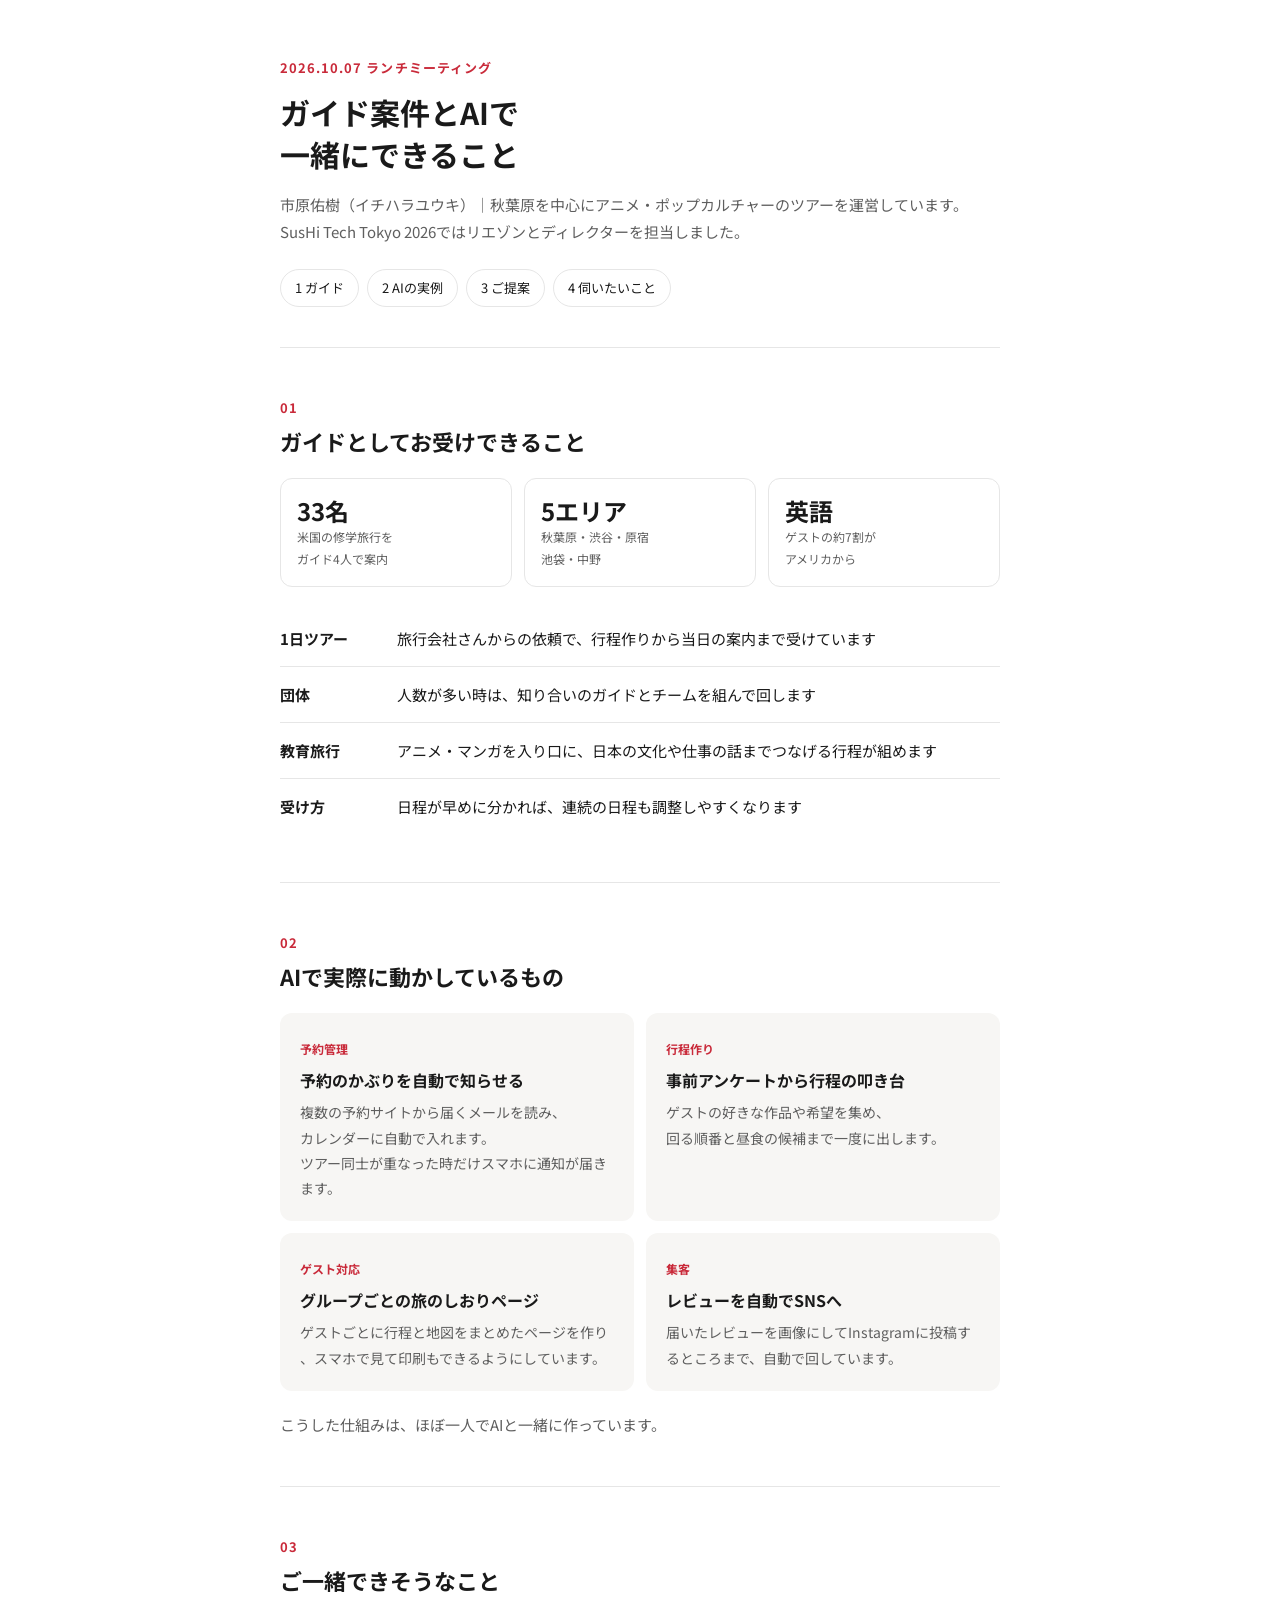
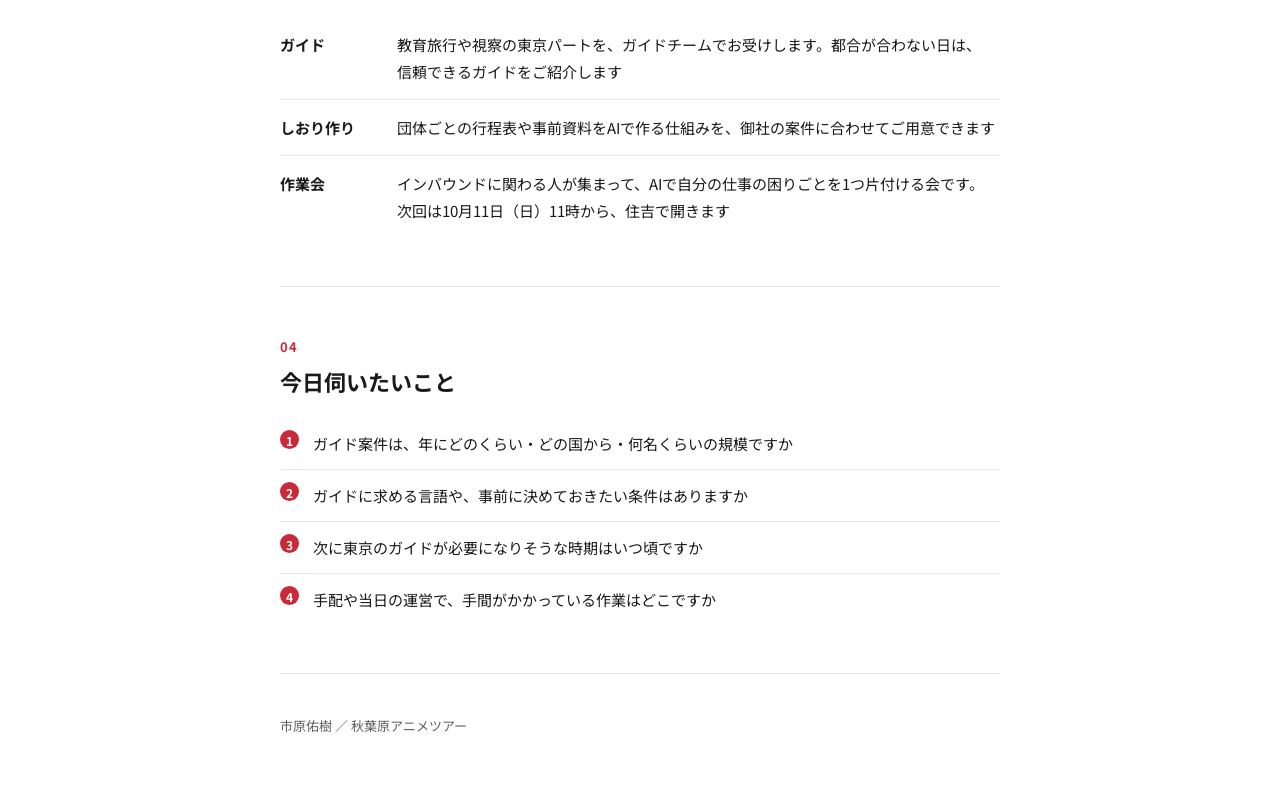
==== index.html @ f738041f "Add lunch meeting page" ====
<!doctype html>
<html lang="ja">
<head>
<meta charset="utf-8">
<meta name="viewport" content="width=device-width,initial-scale=1">
<meta name="robots" content="noindex,nofollow">
<title>本日のランチミーティング</title>
<link rel="icon" href="data:image/svg+xml,<svg xmlns='http://www.w3.org/2000/svg' viewBox='0 0 100 100'><rect width='100' height='100' rx='22' fill='%23C92A3A'/><text x='50' y='66' font-size='52' text-anchor='middle' fill='white' font-family='sans-serif' font-weight='700'>Y</text></svg>">
<link href="https://fonts.googleapis.com/css2?family=Noto+Sans+JP:wght@400;500;700&display=swap" rel="stylesheet">
<style>
:root{--ink:#1a1a1a;--sub:#5f5f5f;--line:#e6e6e6;--bg:#fff;--soft:#f7f6f4;--red:#C92A3A}
*{box-sizing:border-box;margin:0;padding:0}
body{background:var(--bg);color:var(--ink);font-family:"Noto Sans JP",system-ui,sans-serif;line-height:1.8;font-size:16px;-webkit-font-smoothing:antialiased;word-break:keep-all;overflow-wrap:anywhere}
.wrap{max-width:760px;margin:0 auto;padding:0 20px}
header{padding:56px 0 40px;border-bottom:1px solid var(--line)}
.eyebrow{font-size:13px;letter-spacing:.08em;color:var(--red);font-weight:700}
h1{font-size:30px;line-height:1.4;margin:12px 0 16px;font-weight:700}
.lead{color:var(--sub);font-size:15px}
nav{display:flex;gap:8px;flex-wrap:wrap;margin-top:24px}
nav a{font-size:13px;color:var(--ink);text-decoration:none;border:1px solid var(--line);border-radius:999px;padding:6px 14px}
section{padding:48px 0;border-bottom:1px solid var(--line)}
.num{font-size:13px;color:var(--red);font-weight:700;letter-spacing:.08em}
h2{font-size:22px;line-height:1.5;margin:6px 0 20px}
.cards{display:grid;grid-template-columns:1fr 1fr;gap:12px}
.card{background:var(--soft);border-radius:12px;padding:20px}
.card h3{font-size:16px;margin-bottom:6px}
.card p{font-size:14px;color:var(--sub)}
.card .who{display:inline-block;font-size:12px;color:var(--red);font-weight:700;margin-bottom:6px}
ul.list{list-style:none}
ul.list li{padding:14px 0;border-top:1px solid var(--line);display:grid;grid-template-columns:7em 1fr;gap:12px;font-size:15px}
ul.list li:first-child{border-top:none}
ul.list b{font-weight:700}
.facts{display:grid;grid-template-columns:repeat(3,1fr);gap:12px;margin-bottom:24px}
.fact{border:1px solid var(--line);border-radius:12px;padding:16px}
.fact .v{font-size:24px;font-weight:700;line-height:1.3}
.fact .k{font-size:12px;color:var(--sub)}
.q{counter-reset:q}
.q li{list-style:none;counter-increment:q;padding:12px 0 12px 2.2em;position:relative;border-top:1px solid var(--line);font-size:15px}
.q li:first-child{border-top:none}
.q li::before{content:counter(q);position:absolute;left:0;top:12px;width:1.6em;height:1.6em;border-radius:50%;background:var(--red);color:#fff;font-size:12px;display:grid;place-items:center;font-weight:700}
a.btn{display:inline-block;margin-top:16px;background:var(--red);color:#fff;text-decoration:none;padding:10px 18px;border-radius:8px;font-size:14px;font-weight:700}
footer{padding:40px 0 64px;color:var(--sub);font-size:13px}
@media (max-width:600px){h1{font-size:24px}.cards{grid-template-columns:1fr}.facts{grid-template-columns:1fr 1fr 1fr}.fact .v{font-size:19px}ul.list li{grid-template-columns:1fr;gap:2px}}
</style>
</head>
<body>
<div class="wrap">
<header>
  <p class="eyebrow">2026.10.07 ランチミーティング</p>
  <h1>ガイド案件とAIで<br>一緒にできること</h1>
  <p class="lead">市原佑樹（イチハラユウキ）｜秋葉原を中心にアニメ・ポップカルチャーのツアーを運営しています。SusHi Tech Tokyo 2026ではリエゾンとディレクターを担当しました。</p>
  <nav><a href="#guide">1 ガイド</a><a href="#ai">2 AIの実例</a><a href="#teian">3 ご提案</a><a href="#kiki">4 伺いたいこと</a></nav>
</header>

<section id="guide">
  <p class="num">01</p>
  <h2>ガイドとしてお受けできること</h2>
  <div class="facts">
    <div class="fact"><div class="v">33名</div><div class="k">米国の修学旅行を<br>ガイド4人で案内</div></div>
    <div class="fact"><div class="v">5エリア</div><div class="k">秋葉原・渋谷・原宿<br>池袋・中野</div></div>
    <div class="fact"><div class="v">英語</div><div class="k">ゲストの約7割が<br>アメリカから</div></div>
  </div>
  <ul class="list">
    <li><b>1日ツアー</b><span>旅行会社さんからの依頼で、行程作りから当日の案内まで受けています</span></li>
    <li><b>団体</b><span>人数が多い時は、知り合いのガイドとチームを組んで回します</span></li>
    <li><b>教育旅行</b><span>アニメ・マンガを入り口に、日本の文化や仕事の話までつなげる行程が組めます</span></li>
    <li><b>受け方</b><span>日程が早めに分かれば、連続の日程も調整しやすくなります</span></li>
  </ul>
</section>

<section id="ai">
  <p class="num">02</p>
  <h2>AIで実際に動かしているもの</h2>
  <div class="cards">
    <div class="card"><span class="who">予約管理</span><h3>予約のかぶりを自動で知らせる</h3><p>複数の予約サイトから届くメールを読み、カレンダーに自動で入れます。ツアー同士が重なった時だけスマホに通知が届きます。</p></div>
    <div class="card"><span class="who">行程作り</span><h3>事前アンケートから行程の叩き台</h3><p>ゲストの好きな作品や希望を集め、回る順番と昼食の候補まで一度に出します。</p></div>
    <div class="card"><span class="who">ゲスト対応</span><h3>グループごとの旅のしおりページ</h3><p>ゲストごとに行程と地図をまとめたページを作り、スマホで見て印刷もできるようにしています。</p></div>
    <div class="card"><span class="who">集客</span><h3>レビューを自動でSNSへ</h3><p>届いたレビューを画像にしてInstagramに投稿するところまで、自動で回しています。</p></div>
  </div>
  <p style="margin-top:20px;font-size:15px;color:var(--sub)">こうした仕組みは、ほぼ一人でAIと一緒に作っています。</p>
</section>

<section id="teian">
  <p class="num">03</p>
  <h2>ご一緒できそうなこと</h2>
  <ul class="list">
    <li><b>ガイド</b><span>教育旅行や視察の東京パートを、ガイドチームでお受けします。都合が合わない日は、信頼できるガイドをご紹介します</span></li>
    <li><b>しおり作り</b><span>団体ごとの行程表や事前資料をAIで作る仕組みを、御社の案件に合わせてご用意できます</span></li>
    <li><b>作業会</b><span>インバウンドに関わる人が集まって、AIで自分の仕事の困りごとを1つ片付ける会です。次回は10月11日（日）11時から、住吉で開きます</span></li>
  </ul>
</section>

<section id="kiki">
  <p class="num">04</p>
  <h2>今日伺いたいこと</h2>
  <ol class="q">
    <li>ガイド案件は、年にどのくらい・どの国から・何名くらいの規模ですか</li>
    <li>ガイドに求める言語や、事前に決めておきたい条件はありますか</li>
    <li>次に東京のガイドが必要になりそうな時期はいつ頃ですか</li>
    <li>手配や当日の運営で、手間がかかっている作業はどこですか</li>
  </ol>
</section>

<footer>市原佑樹 ／ 秋葉原アニメツアー</footer>
</div>
</body>
</html>
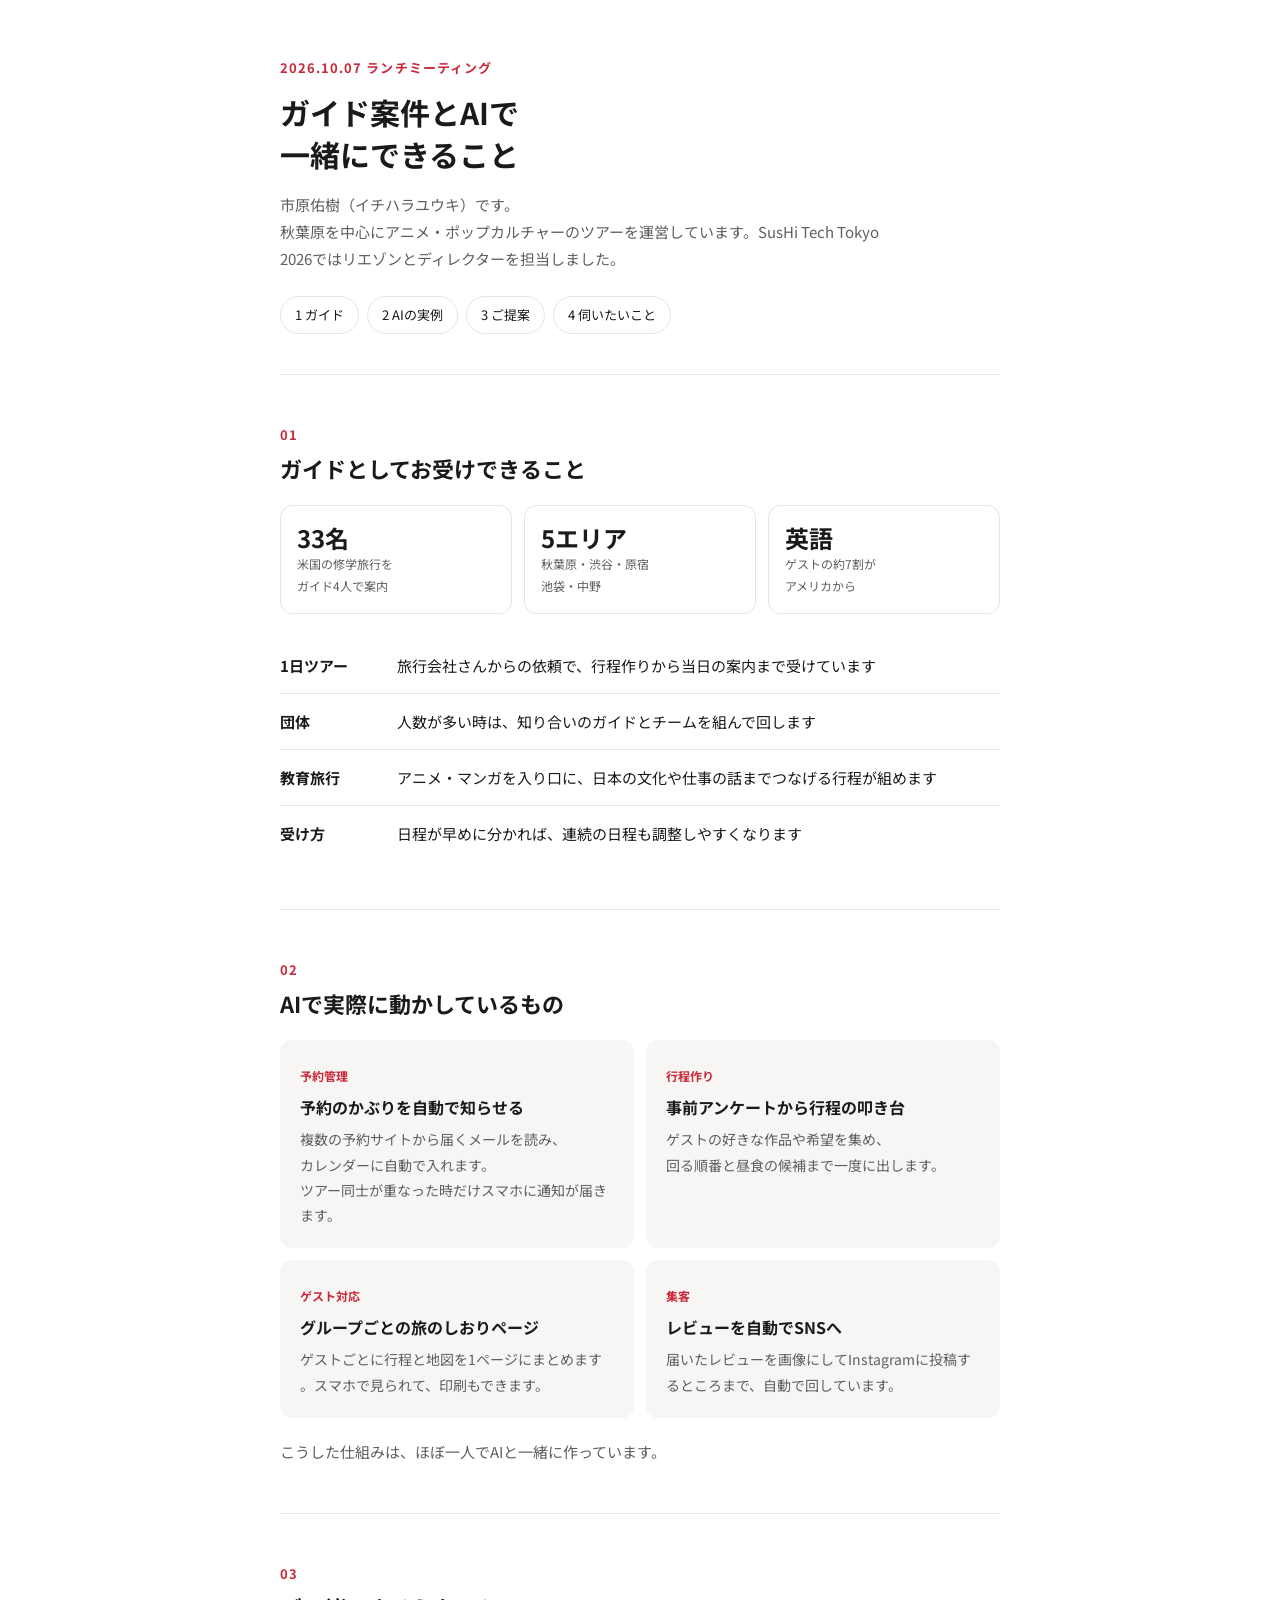
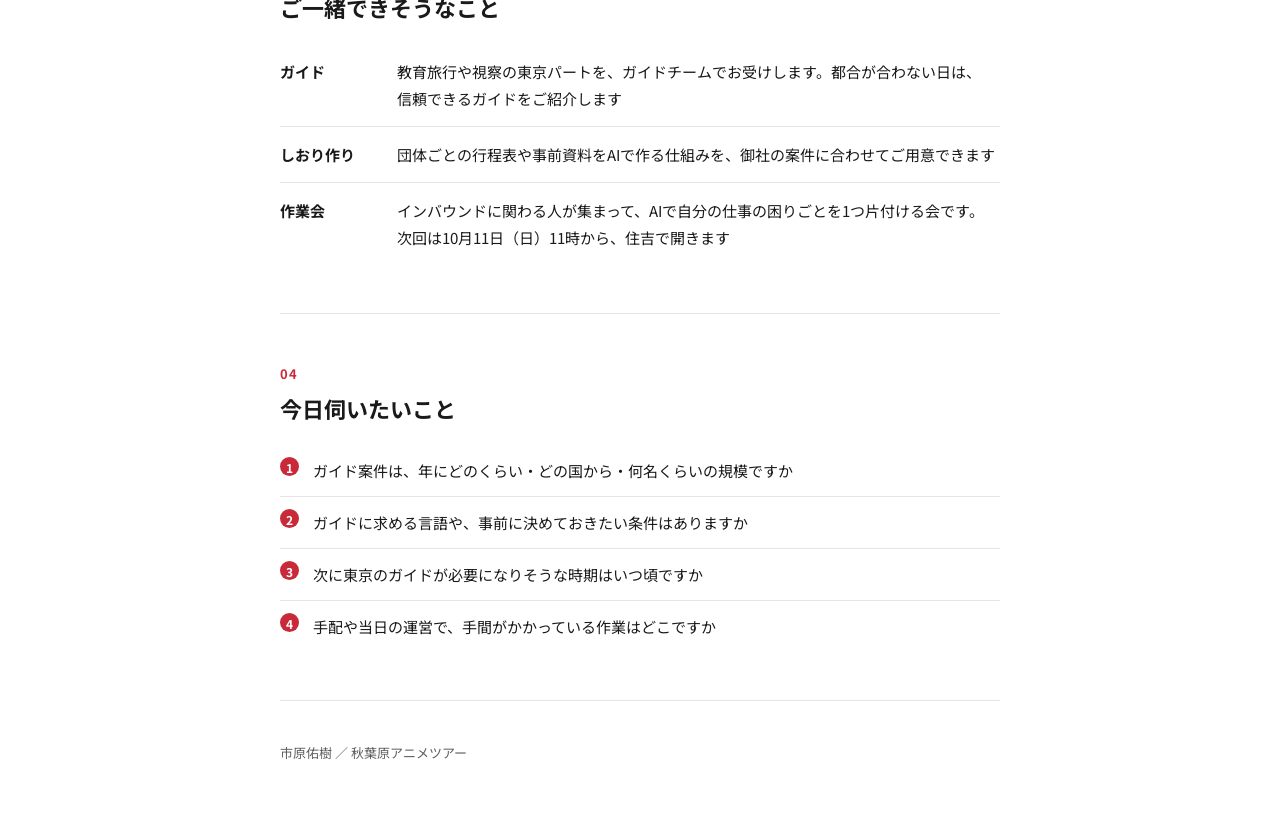
==== commit 9e4b6c92: "Fix phone layout" ====
--- a/index.html
+++ b/index.html
@@ -40,7 +40,7 @@
 .q li::before{content:counter(q);position:absolute;left:0;top:12px;width:1.6em;height:1.6em;border-radius:50%;background:var(--red);color:#fff;font-size:12px;display:grid;place-items:center;font-weight:700}
 a.btn{display:inline-block;margin-top:16px;background:var(--red);color:#fff;text-decoration:none;padding:10px 18px;border-radius:8px;font-size:14px;font-weight:700}
 footer{padding:40px 0 64px;color:var(--sub);font-size:13px}
-@media (max-width:600px){h1{font-size:24px}.cards{grid-template-columns:1fr}.facts{grid-template-columns:1fr 1fr 1fr}.fact .v{font-size:19px}ul.list li{grid-template-columns:1fr;gap:2px}}
+@media (max-width:600px){h1{font-size:24px}.cards{grid-template-columns:1fr}.facts{grid-template-columns:1fr}.fact{display:flex;align-items:baseline;gap:14px}.fact .k br{display:none}.fact .v{font-size:20px;min-width:4.2em}ul.list li{grid-template-columns:1fr;gap:2px}}
 </style>
 </head>
 <body>
@@ -48,7 +48,7 @@
 <header>
   <p class="eyebrow">2026.10.07 ランチミーティング</p>
   <h1>ガイド案件とAIで<br>一緒にできること</h1>
-  <p class="lead">市原佑樹（イチハラユウキ）｜秋葉原を中心にアニメ・ポップカルチャーのツアーを運営しています。SusHi Tech Tokyo 2026ではリエゾンとディレクターを担当しました。</p>
+  <p class="lead">市原佑樹（イチハラユウキ）です。<br>秋葉原を中心にアニメ・ポップカルチャーのツアーを運営しています。SusHi Tech Tokyo 2026ではリエゾンとディレクターを担当しました。</p>
   <nav><a href="#guide">1 ガイド</a><a href="#ai">2 AIの実例</a><a href="#teian">3 ご提案</a><a href="#kiki">4 伺いたいこと</a></nav>
 </header>
 
@@ -74,7 +74,7 @@
   <div class="cards">
     <div class="card"><span class="who">予約管理</span><h3>予約のかぶりを自動で知らせる</h3><p>複数の予約サイトから届くメールを読み、カレンダーに自動で入れます。ツアー同士が重なった時だけスマホに通知が届きます。</p></div>
     <div class="card"><span class="who">行程作り</span><h3>事前アンケートから行程の叩き台</h3><p>ゲストの好きな作品や希望を集め、回る順番と昼食の候補まで一度に出します。</p></div>
-    <div class="card"><span class="who">ゲスト対応</span><h3>グループごとの旅のしおりページ</h3><p>ゲストごとに行程と地図をまとめたページを作り、スマホで見て印刷もできるようにしています。</p></div>
+    <div class="card"><span class="who">ゲスト対応</span><h3>グループごとの旅のしおりページ</h3><p>ゲストごとに行程と地図を1ページにまとめます。スマホで見られて、印刷もできます。</p></div>
     <div class="card"><span class="who">集客</span><h3>レビューを自動でSNSへ</h3><p>届いたレビューを画像にしてInstagramに投稿するところまで、自動で回しています。</p></div>
   </div>
   <p style="margin-top:20px;font-size:15px;color:var(--sub)">こうした仕組みは、ほぼ一人でAIと一緒に作っています。</p>
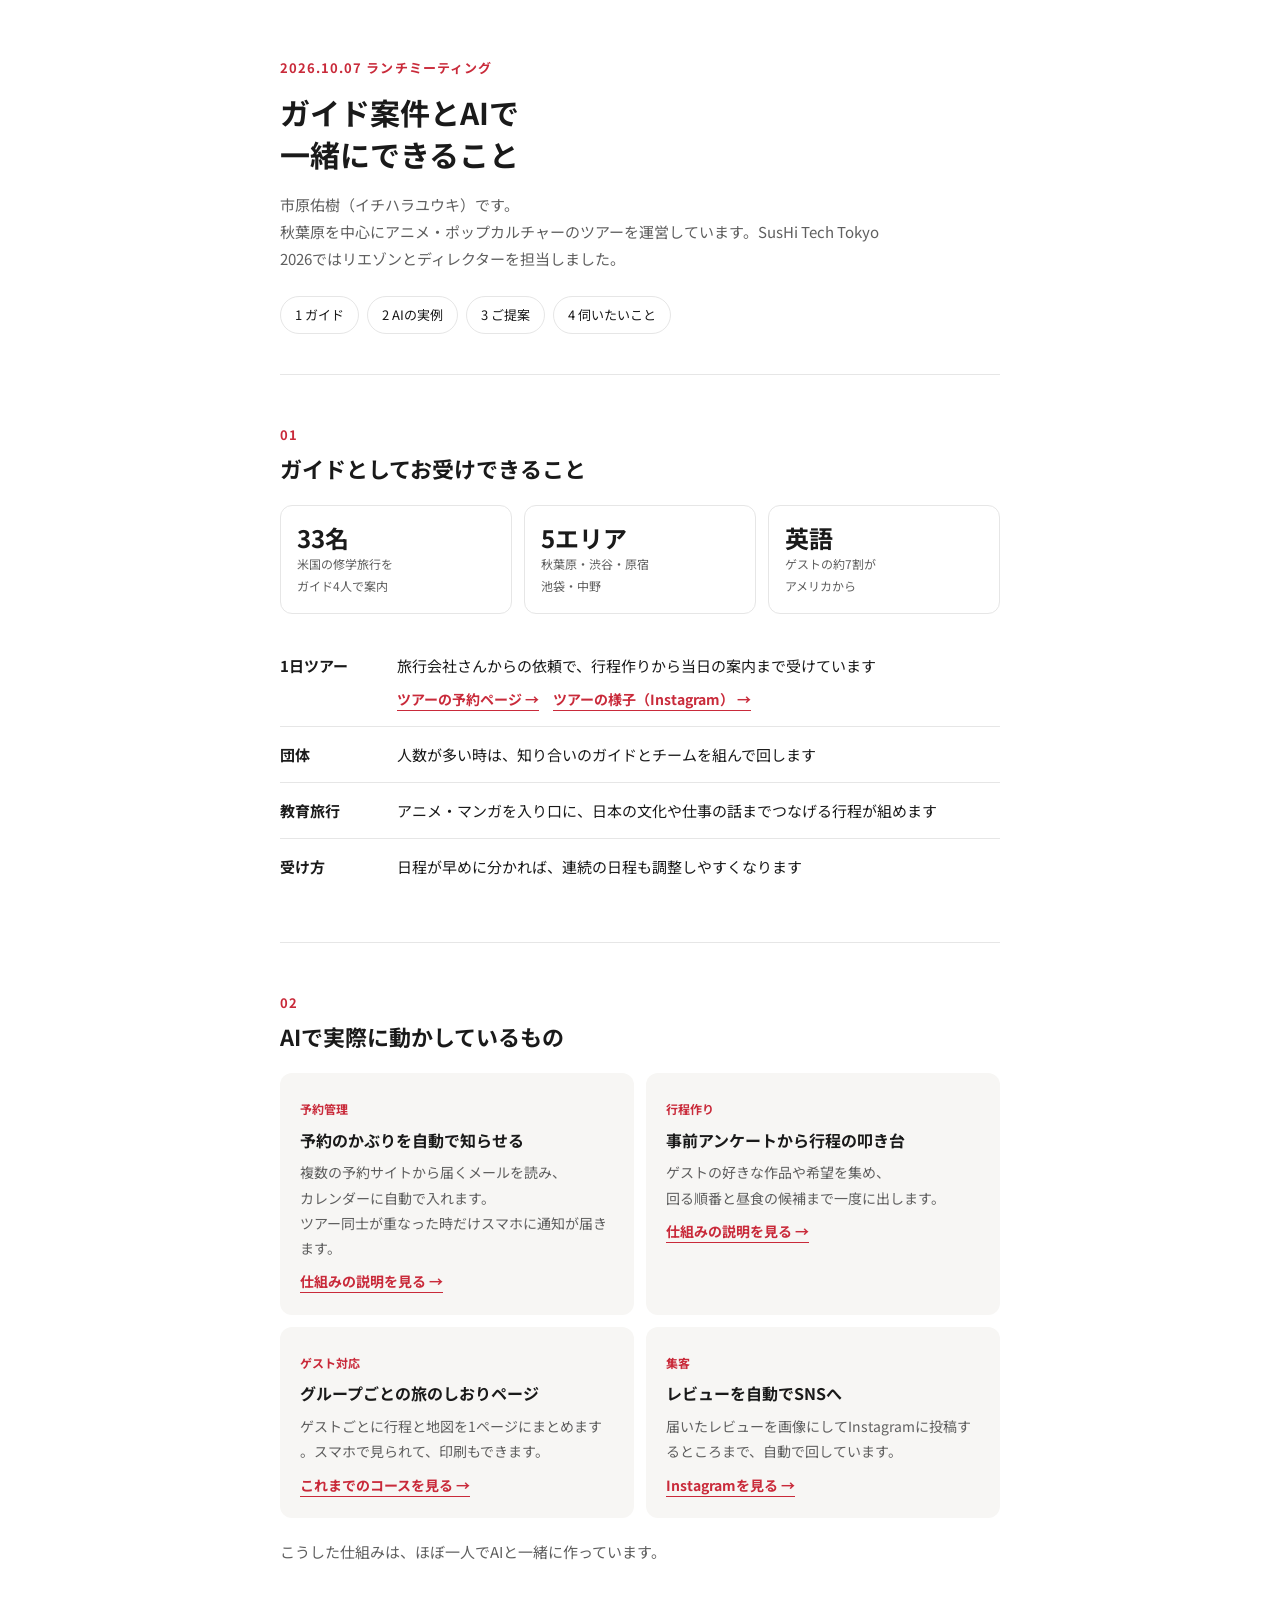
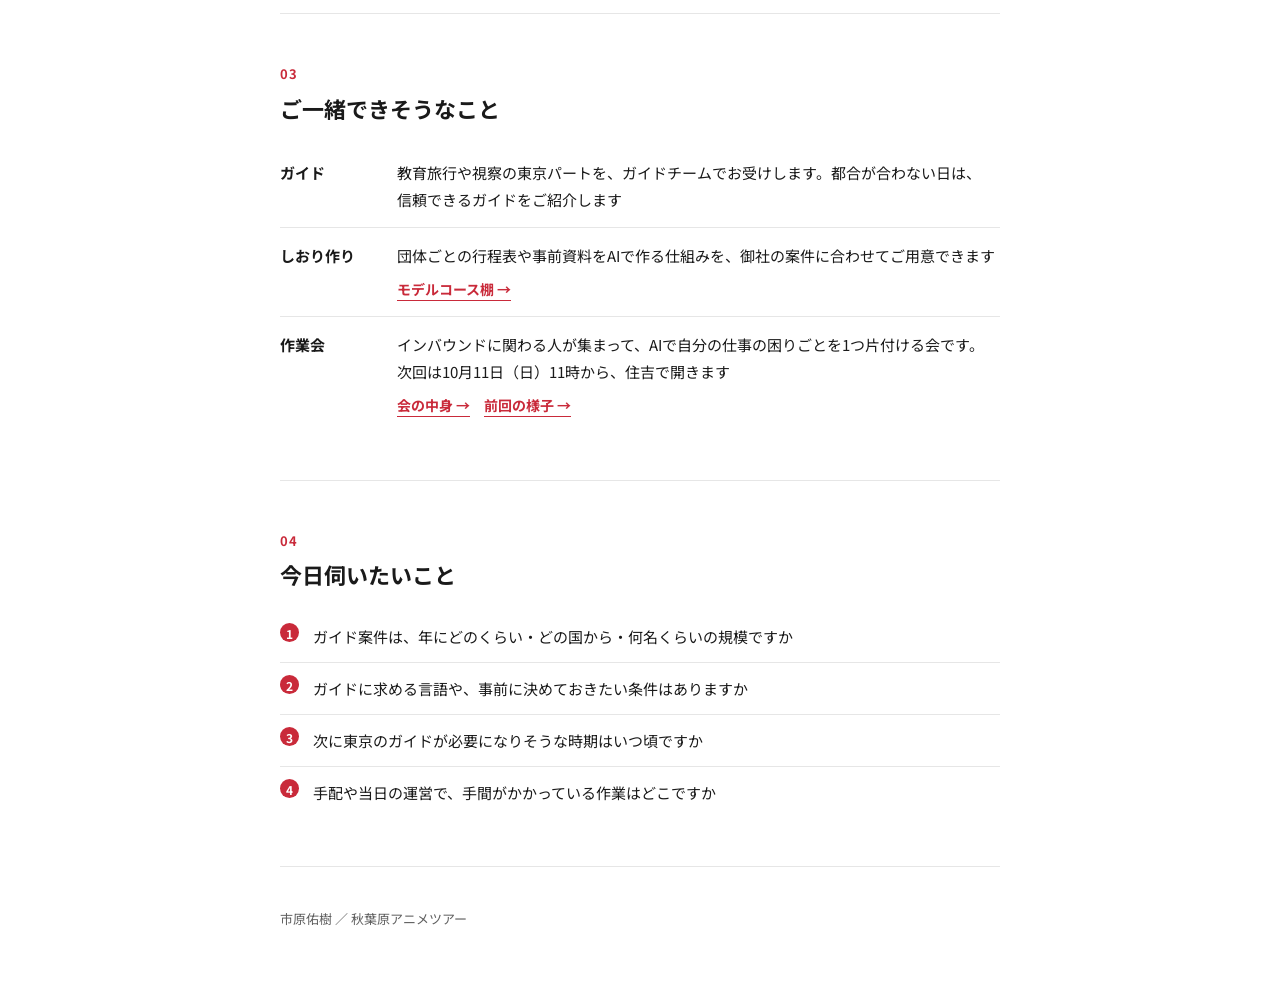
==== commit 3e9d2949: "Link examples to live pages" ====
--- a/index.html
+++ b/index.html
@@ -39,6 +39,7 @@
 .q li:first-child{border-top:none}
 .q li::before{content:counter(q);position:absolute;left:0;top:12px;width:1.6em;height:1.6em;border-radius:50%;background:var(--red);color:#fff;font-size:12px;display:grid;place-items:center;font-weight:700}
 a.btn{display:inline-block;margin-top:16px;background:var(--red);color:#fff;text-decoration:none;padding:10px 18px;border-radius:8px;font-size:14px;font-weight:700}
+a.go{display:inline-block;margin:10px 14px 0 0;color:var(--red);font-size:14px;font-weight:700;text-decoration:none;border-bottom:1px solid currentColor;line-height:1.5}a.go::after{content:" →"}ul.list li span a.go:first-of-type{margin-left:0}ul.list span{display:block}
 footer{padding:40px 0 64px;color:var(--sub);font-size:13px}
 @media (max-width:600px){h1{font-size:24px}.cards{grid-template-columns:1fr}.facts{grid-template-columns:1fr}.fact{display:flex;align-items:baseline;gap:14px}.fact .k br{display:none}.fact .v{font-size:20px;min-width:4.2em}ul.list li{grid-template-columns:1fr;gap:2px}}
 </style>
@@ -61,7 +62,7 @@
     <div class="fact"><div class="v">英語</div><div class="k">ゲストの約7割が<br>アメリカから</div></div>
   </div>
   <ul class="list">
-    <li><b>1日ツアー</b><span>旅行会社さんからの依頼で、行程作りから当日の案内まで受けています</span></li>
+    <li><b>1日ツアー</b><span>旅行会社さんからの依頼で、行程作りから当日の案内まで受けています<br><a class="go" href="https://airbnb-trips.pxf.io/MMayn" target="_blank" rel="noopener">ツアーの予約ページ</a><a class="go" href="https://www.instagram.com/yukianimesensei/" target="_blank" rel="noopener">ツアーの様子（Instagram）</a></span></li>
     <li><b>団体</b><span>人数が多い時は、知り合いのガイドとチームを組んで回します</span></li>
     <li><b>教育旅行</b><span>アニメ・マンガを入り口に、日本の文化や仕事の話までつなげる行程が組めます</span></li>
     <li><b>受け方</b><span>日程が早めに分かれば、連続の日程も調整しやすくなります</span></li>
@@ -72,10 +73,10 @@
   <p class="num">02</p>
   <h2>AIで実際に動かしているもの</h2>
   <div class="cards">
-    <div class="card"><span class="who">予約管理</span><h3>予約のかぶりを自動で知らせる</h3><p>複数の予約サイトから届くメールを読み、カレンダーに自動で入れます。ツアー同士が重なった時だけスマホに通知が届きます。</p></div>
-    <div class="card"><span class="who">行程作り</span><h3>事前アンケートから行程の叩き台</h3><p>ゲストの好きな作品や希望を集め、回る順番と昼食の候補まで一度に出します。</p></div>
-    <div class="card"><span class="who">ゲスト対応</span><h3>グループごとの旅のしおりページ</h3><p>ゲストごとに行程と地図を1ページにまとめます。スマホで見られて、印刷もできます。</p></div>
-    <div class="card"><span class="who">集客</span><h3>レビューを自動でSNSへ</h3><p>届いたレビューを画像にしてInstagramに投稿するところまで、自動で回しています。</p></div>
+    <div class="card"><span class="who">予約管理</span><h3>予約のかぶりを自動で知らせる</h3><p>複数の予約サイトから届くメールを読み、カレンダーに自動で入れます。ツアー同士が重なった時だけスマホに通知が届きます。</p><a class="go" href="https://yukitchy.github.io/mokumoku-sheet/?d=kaburi-ban" target="_blank" rel="noopener">仕組みの説明を見る</a></div>
+    <div class="card"><span class="who">行程作り</span><h3>事前アンケートから行程の叩き台</h3><p>ゲストの好きな作品や希望を集め、回る順番と昼食の候補まで一度に出します。</p><a class="go" href="https://yukitchy.github.io/mokumoku-sheet/?d=akiba-tour-shokunin" target="_blank" rel="noopener">仕組みの説明を見る</a></div>
+    <div class="card"><span class="who">ゲスト対応</span><h3>グループごとの旅のしおりページ</h3><p>ゲストごとに行程と地図を1ページにまとめます。スマホで見られて、印刷もできます。</p><a class="go" href="https://yukitchy.github.io/course-picker/" target="_blank" rel="noopener">これまでのコースを見る</a></div>
+    <div class="card"><span class="who">集客</span><h3>レビューを自動でSNSへ</h3><p>届いたレビューを画像にしてInstagramに投稿するところまで、自動で回しています。</p><a class="go" href="https://www.instagram.com/yukianimesensei/" target="_blank" rel="noopener">Instagramを見る</a></div>
   </div>
   <p style="margin-top:20px;font-size:15px;color:var(--sub)">こうした仕組みは、ほぼ一人でAIと一緒に作っています。</p>
 </section>
@@ -85,8 +86,8 @@
   <h2>ご一緒できそうなこと</h2>
   <ul class="list">
     <li><b>ガイド</b><span>教育旅行や視察の東京パートを、ガイドチームでお受けします。都合が合わない日は、信頼できるガイドをご紹介します</span></li>
-    <li><b>しおり作り</b><span>団体ごとの行程表や事前資料をAIで作る仕組みを、御社の案件に合わせてご用意できます</span></li>
-    <li><b>作業会</b><span>インバウンドに関わる人が集まって、AIで自分の仕事の困りごとを1つ片付ける会です。次回は10月11日（日）11時から、住吉で開きます</span></li>
+    <li><b>しおり作り</b><span>団体ごとの行程表や事前資料をAIで作る仕組みを、御社の案件に合わせてご用意できます<br><a class="go" href="https://yukitchy.github.io/course-picker/" target="_blank" rel="noopener">モデルコース棚</a></span></li>
+    <li><b>作業会</b><span>インバウンドに関わる人が集まって、AIで自分の仕事の困りごとを1つ片付ける会です。次回は10月11日（日）11時から、住吉で開きます<br><a class="go" href="https://claude.ai/code/artifact/bbafe2ac-e03f-4750-8abd-08cabf9cf76a" target="_blank" rel="noopener">会の中身</a><a class="go" href="https://claude.ai/code/artifact/5edd4d3f-5753-4b77-bbf3-2b6d4017c5c6" target="_blank" rel="noopener">前回の様子</a></span></li>
   </ul>
 </section>
 
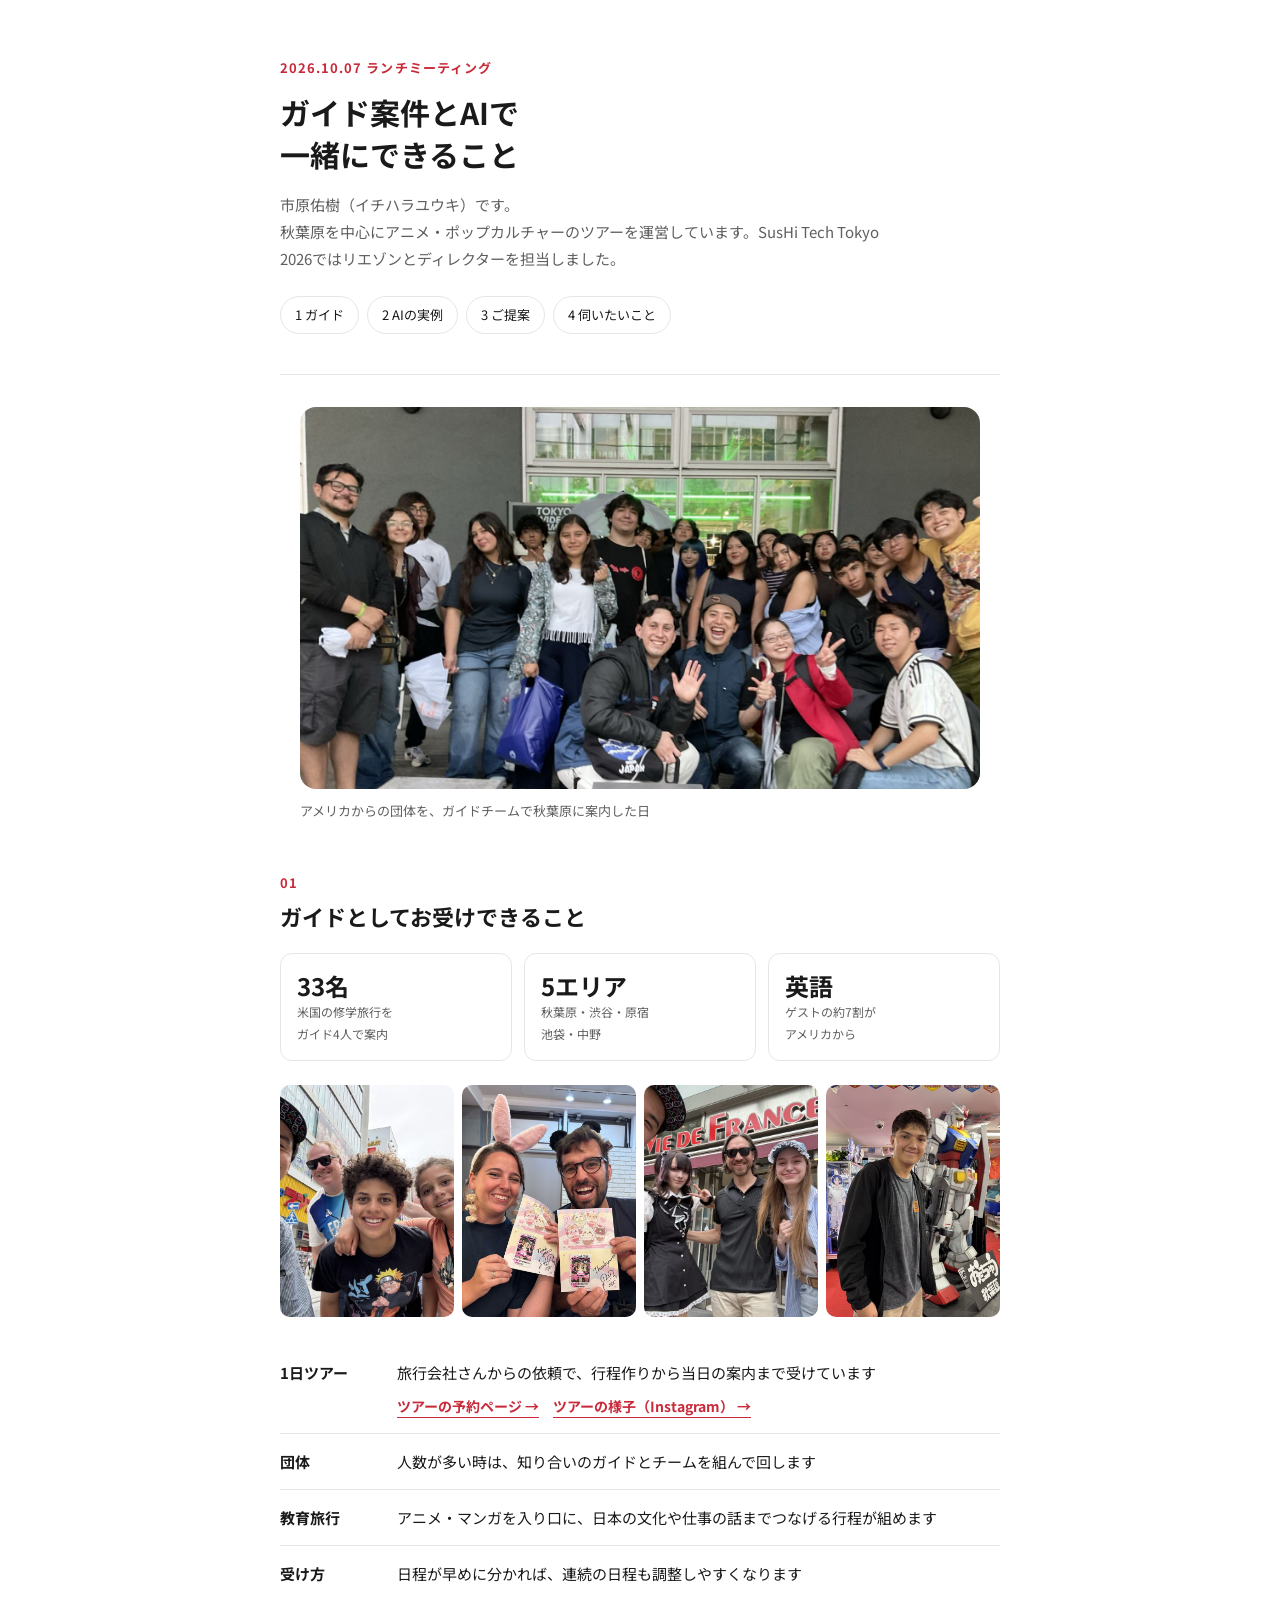
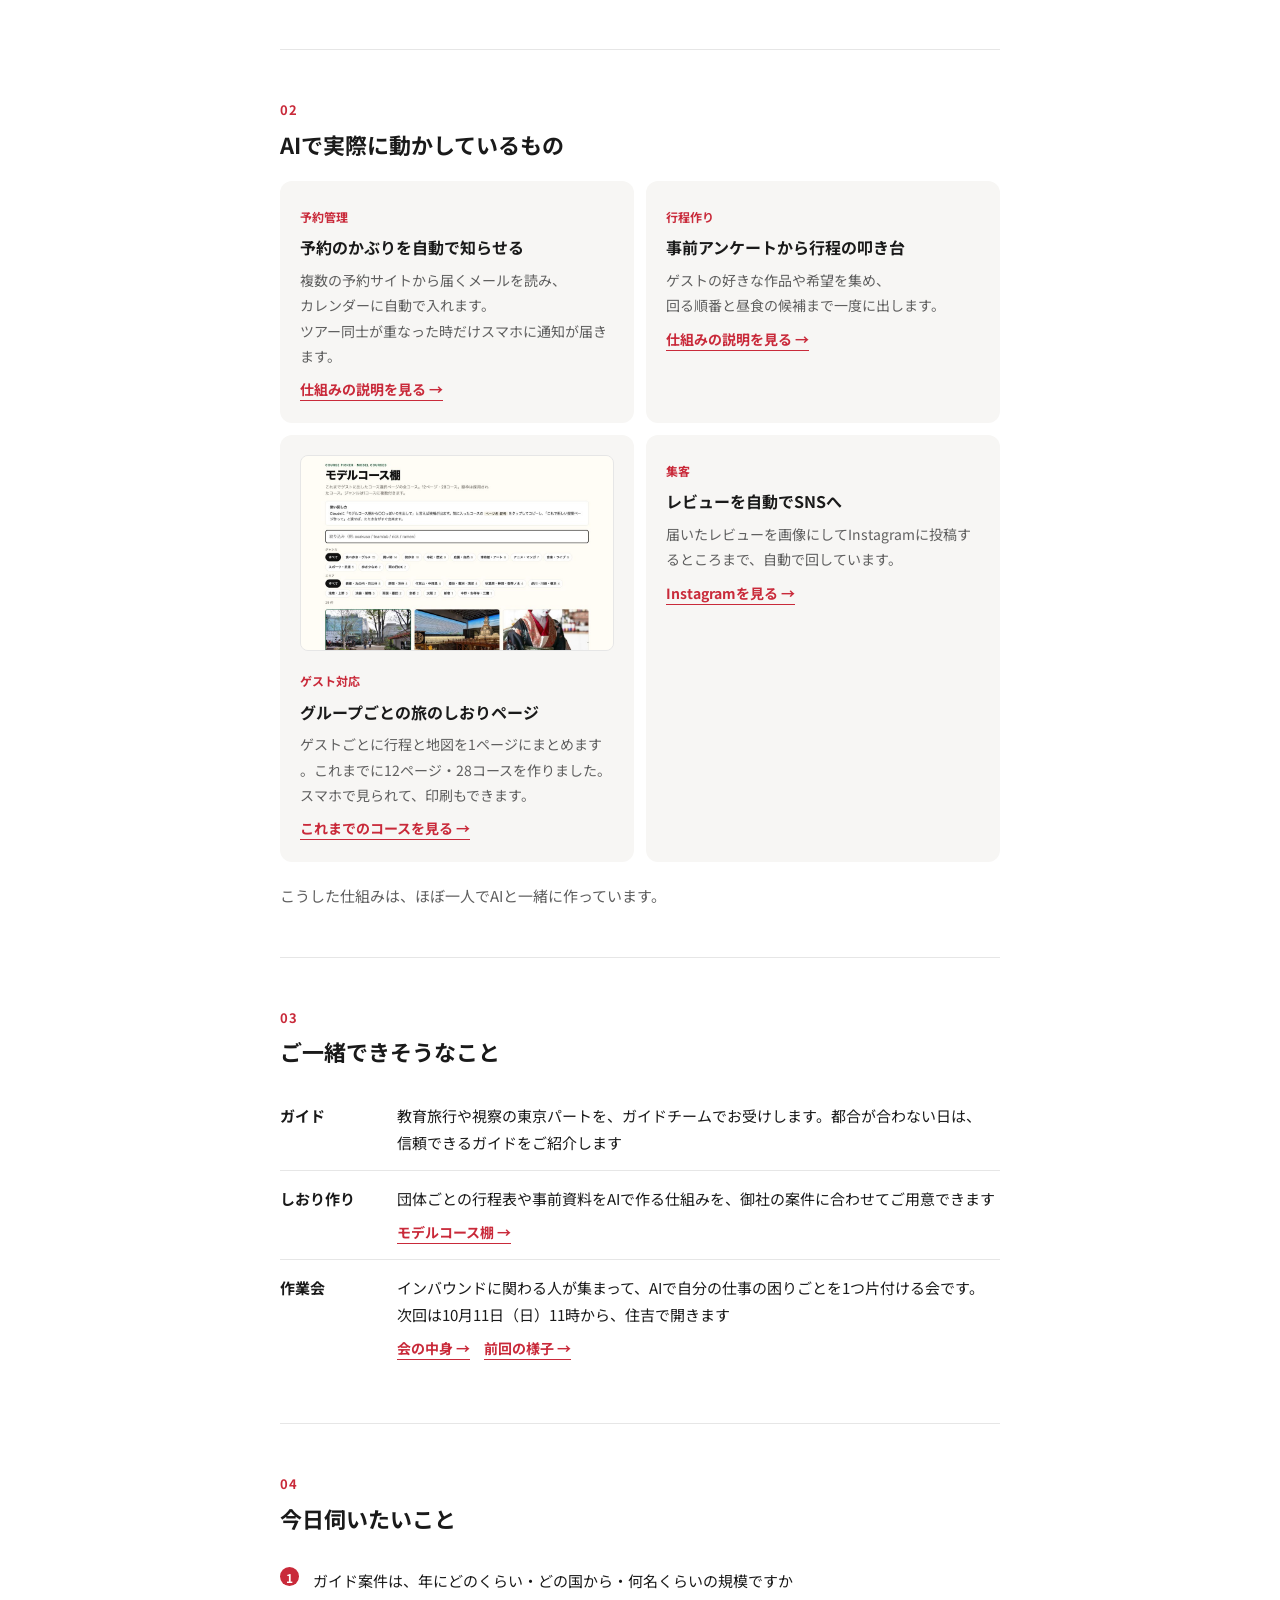
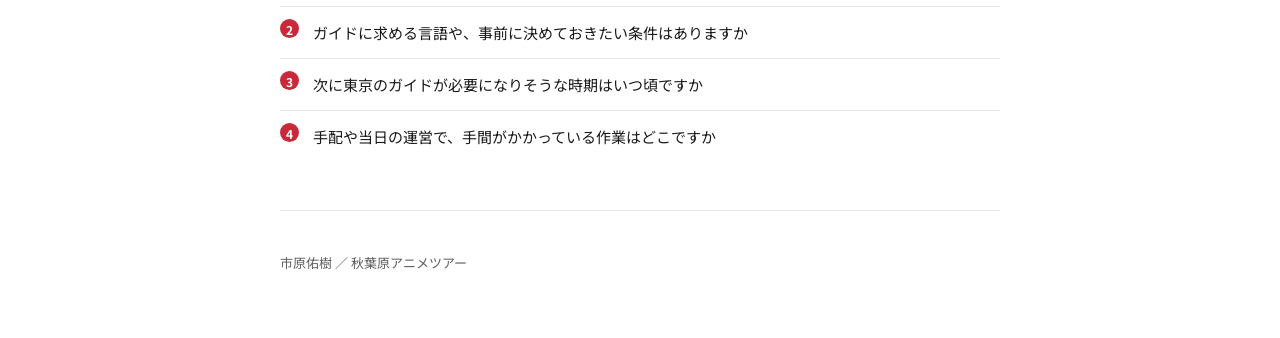
==== commit 48625033: "Add tour photos and course shelf screenshot" ====
--- a/index.html
+++ b/index.html
@@ -40,6 +40,10 @@
 .q li::before{content:counter(q);position:absolute;left:0;top:12px;width:1.6em;height:1.6em;border-radius:50%;background:var(--red);color:#fff;font-size:12px;display:grid;place-items:center;font-weight:700}
 a.btn{display:inline-block;margin-top:16px;background:var(--red);color:#fff;text-decoration:none;padding:10px 18px;border-radius:8px;font-size:14px;font-weight:700}
 a.go{display:inline-block;margin:10px 14px 0 0;color:var(--red);font-size:14px;font-weight:700;text-decoration:none;border-bottom:1px solid currentColor;line-height:1.5}a.go::after{content:" →"}ul.list li span a.go:first-of-type{margin-left:0}ul.list span{display:block}
+.hero{max-width:1080px;margin:32px auto 0;padding:0 20px}.hero img{width:100%;height:auto;aspect-ratio:16/9;object-fit:cover;object-position:center 40%;border-radius:16px;display:block}.hero figcaption{font-size:13px;color:var(--sub);margin-top:10px}
+.strip{display:grid;grid-template-columns:repeat(4,1fr);gap:8px;margin:0 0 28px}.strip img{width:100%;aspect-ratio:3/4;object-fit:cover;border-radius:10px;display:block}
+.card .shot{width:100%;aspect-ratio:16/10;object-fit:cover;object-position:top;border-radius:8px;border:1px solid var(--line);margin-bottom:14px;display:block}
+@media (max-width:600px){.strip{grid-template-columns:1fr 1fr}.hero{padding:0 16px}.hero img{aspect-ratio:4/3}}
 footer{padding:40px 0 64px;color:var(--sub);font-size:13px}
 @media (max-width:600px){h1{font-size:24px}.cards{grid-template-columns:1fr}.facts{grid-template-columns:1fr}.fact{display:flex;align-items:baseline;gap:14px}.fact .k br{display:none}.fact .v{font-size:20px;min-width:4.2em}ul.list li{grid-template-columns:1fr;gap:2px}}
 </style>
@@ -52,6 +56,7 @@
   <p class="lead">市原佑樹（イチハラユウキ）です。<br>秋葉原を中心にアニメ・ポップカルチャーのツアーを運営しています。SusHi Tech Tokyo 2026ではリエゾンとディレクターを担当しました。</p>
   <nav><a href="#guide">1 ガイド</a><a href="#ai">2 AIの実例</a><a href="#teian">3 ご提案</a><a href="#kiki">4 伺いたいこと</a></nav>
 </header>
+<figure class="hero"><img src="img/t08.jpg" alt="ツアーの団体での集合写真" width="1600" height="1200"><figcaption>アメリカからの団体を、ガイドチームで秋葉原に案内した日</figcaption></figure>
 
 <section id="guide">
   <p class="num">01</p>
@@ -61,6 +66,7 @@
     <div class="fact"><div class="v">5エリア</div><div class="k">秋葉原・渋谷・原宿<br>池袋・中野</div></div>
     <div class="fact"><div class="v">英語</div><div class="k">ゲストの約7割が<br>アメリカから</div></div>
   </div>
+  <div class="strip"><img src="img/t05.jpg" alt="家族のゲストとの写真" loading="lazy"><img src="img/t11.jpg" alt="メイドカフェでのゲスト" loading="lazy"><img src="img/t10.jpg" alt="秋葉原の街でのゲスト" loading="lazy"><img src="img/t04.jpg" alt="ガンダム像の前のゲスト" loading="lazy"></div>
   <ul class="list">
     <li><b>1日ツアー</b><span>旅行会社さんからの依頼で、行程作りから当日の案内まで受けています<br><a class="go" href="https://airbnb-trips.pxf.io/MMayn" target="_blank" rel="noopener">ツアーの予約ページ</a><a class="go" href="https://www.instagram.com/yukianimesensei/" target="_blank" rel="noopener">ツアーの様子（Instagram）</a></span></li>
     <li><b>団体</b><span>人数が多い時は、知り合いのガイドとチームを組んで回します</span></li>
@@ -75,7 +81,7 @@
   <div class="cards">
     <div class="card"><span class="who">予約管理</span><h3>予約のかぶりを自動で知らせる</h3><p>複数の予約サイトから届くメールを読み、カレンダーに自動で入れます。ツアー同士が重なった時だけスマホに通知が届きます。</p><a class="go" href="https://yukitchy.github.io/mokumoku-sheet/?d=kaburi-ban" target="_blank" rel="noopener">仕組みの説明を見る</a></div>
     <div class="card"><span class="who">行程作り</span><h3>事前アンケートから行程の叩き台</h3><p>ゲストの好きな作品や希望を集め、回る順番と昼食の候補まで一度に出します。</p><a class="go" href="https://yukitchy.github.io/mokumoku-sheet/?d=akiba-tour-shokunin" target="_blank" rel="noopener">仕組みの説明を見る</a></div>
-    <div class="card"><span class="who">ゲスト対応</span><h3>グループごとの旅のしおりページ</h3><p>ゲストごとに行程と地図を1ページにまとめます。スマホで見られて、印刷もできます。</p><a class="go" href="https://yukitchy.github.io/course-picker/" target="_blank" rel="noopener">これまでのコースを見る</a></div>
+    <div class="card"><img class="shot" src="img/s-course.jpg" alt="モデルコース棚の画面" loading="lazy"><span class="who">ゲスト対応</span><h3>グループごとの旅のしおりページ</h3><p>ゲストごとに行程と地図を1ページにまとめます。これまでに12ページ・28コースを作りました。スマホで見られて、印刷もできます。</p><a class="go" href="https://yukitchy.github.io/course-picker/" target="_blank" rel="noopener">これまでのコースを見る</a></div>
     <div class="card"><span class="who">集客</span><h3>レビューを自動でSNSへ</h3><p>届いたレビューを画像にしてInstagramに投稿するところまで、自動で回しています。</p><a class="go" href="https://www.instagram.com/yukianimesensei/" target="_blank" rel="noopener">Instagramを見る</a></div>
   </div>
   <p style="margin-top:20px;font-size:15px;color:var(--sub)">こうした仕組みは、ほぼ一人でAIと一緒に作っています。</p>
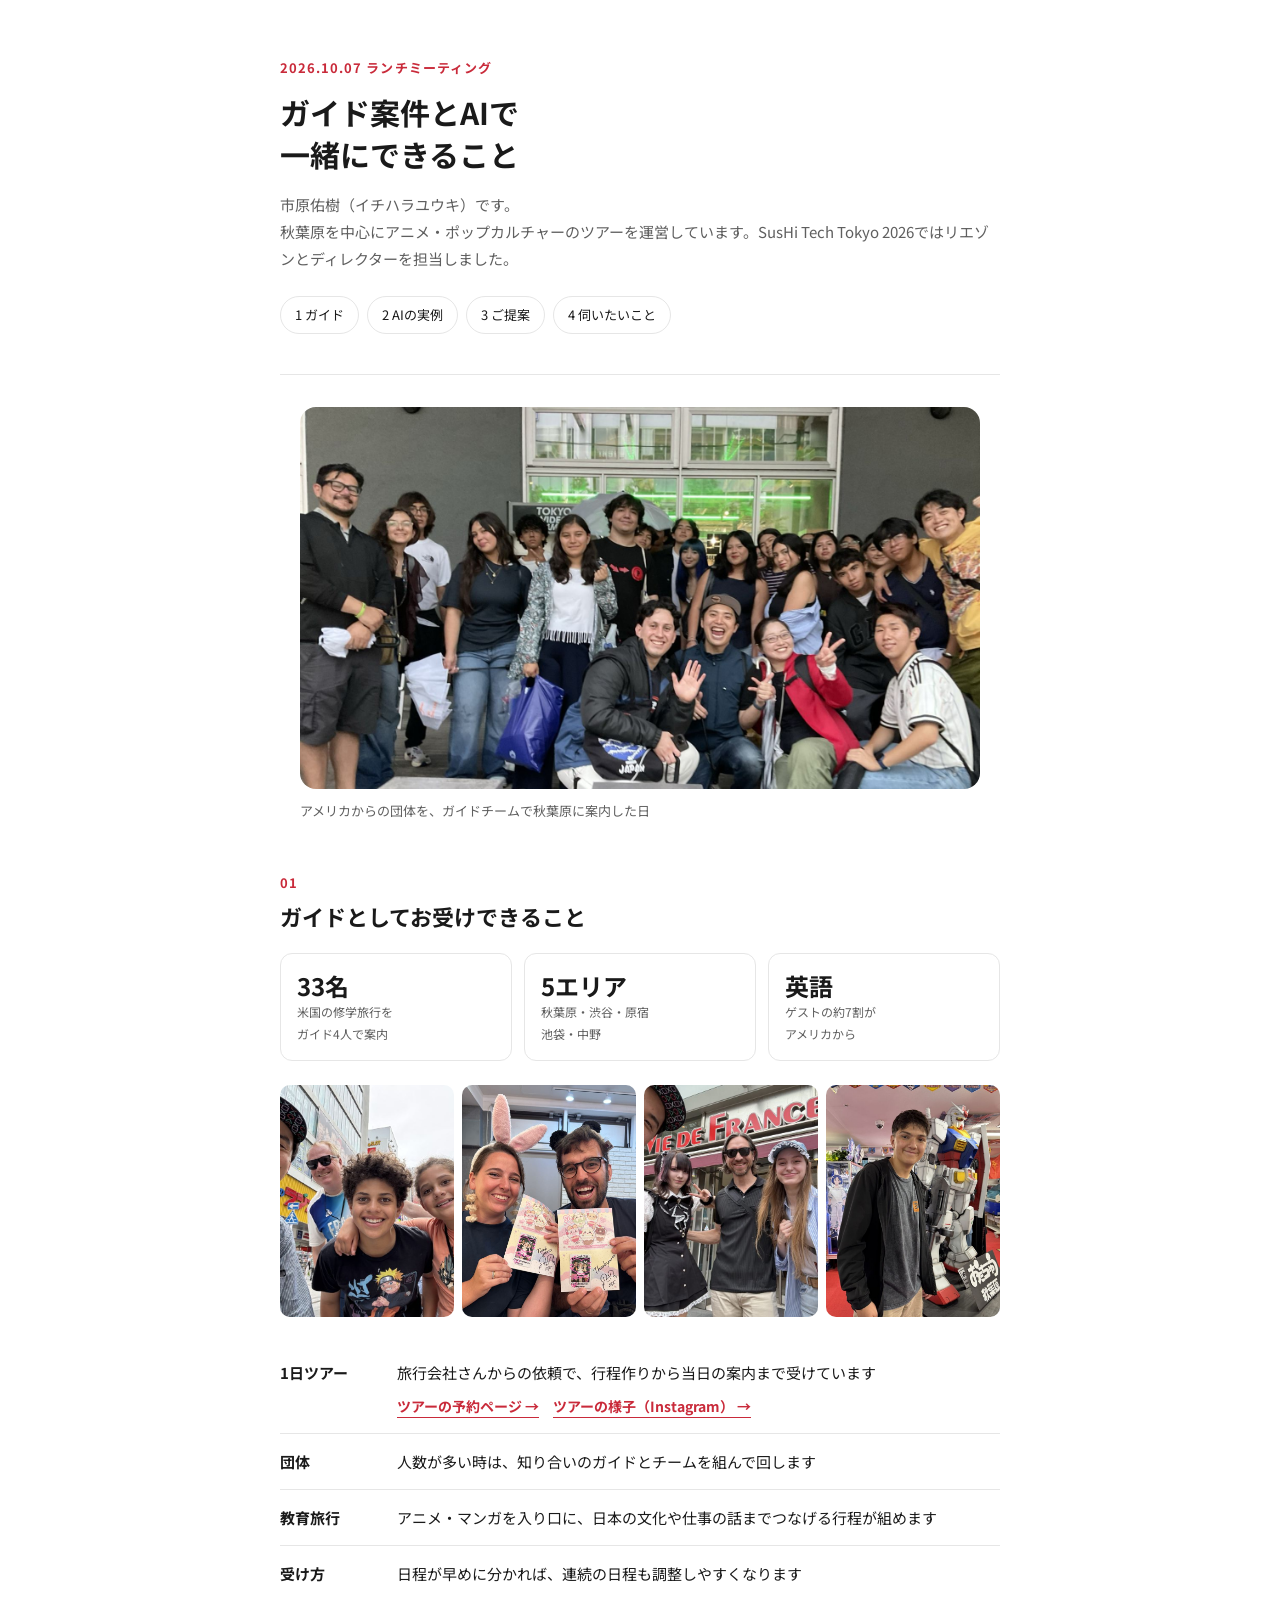
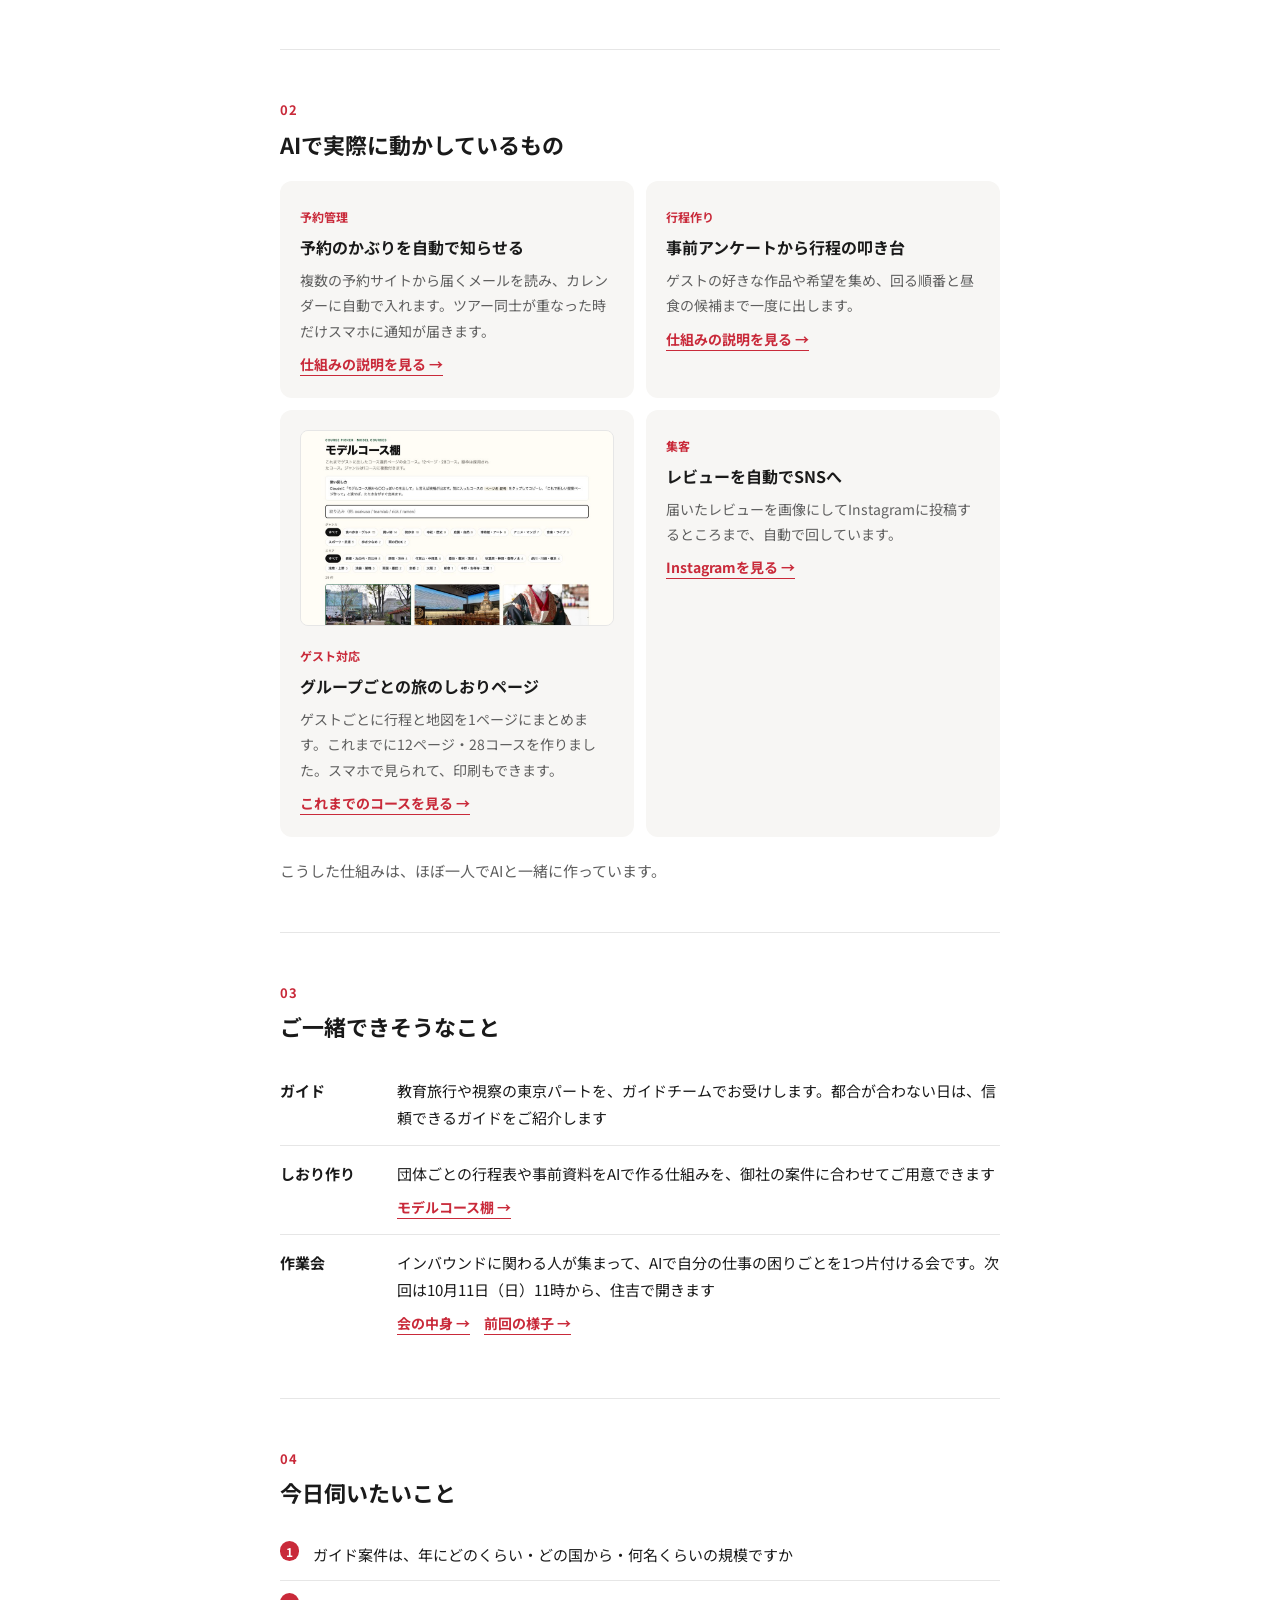
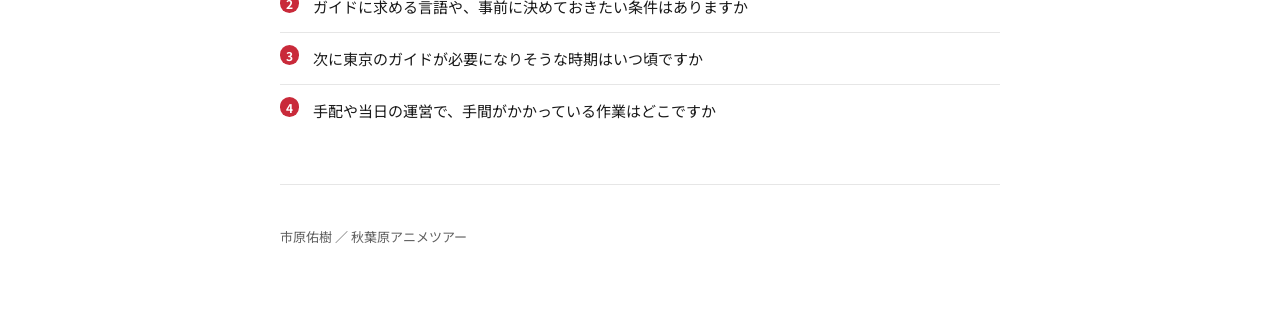
==== commit d8532f44: "Fix Japanese line breaking, copy button wrap, and desktop tab bar" ====
--- a/index.html
+++ b/index.html
@@ -10,7 +10,7 @@
 <style>
 :root{--ink:#1a1a1a;--sub:#5f5f5f;--line:#e6e6e6;--bg:#fff;--soft:#f7f6f4;--red:#C92A3A}
 *{box-sizing:border-box;margin:0;padding:0}
-body{background:var(--bg);color:var(--ink);font-family:"Noto Sans JP",system-ui,sans-serif;line-height:1.8;font-size:16px;-webkit-font-smoothing:antialiased;word-break:keep-all;overflow-wrap:anywhere}
+body{background:var(--bg);color:var(--ink);font-family:"Noto Sans JP",system-ui,sans-serif;line-height:1.8;font-size:16px;-webkit-font-smoothing:antialiased;line-break:strict;word-break:normal;overflow-wrap:break-word}
 .wrap{max-width:760px;margin:0 auto;padding:0 20px}
 header{padding:56px 0 40px;border-bottom:1px solid var(--line)}
 .eyebrow{font-size:13px;letter-spacing:.08em;color:var(--red);font-weight:700}
@@ -66,7 +66,7 @@
     <div class="fact"><div class="v">5エリア</div><div class="k">秋葉原・渋谷・原宿<br>池袋・中野</div></div>
     <div class="fact"><div class="v">英語</div><div class="k">ゲストの約7割が<br>アメリカから</div></div>
   </div>
-  <div class="strip"><img src="img/t05.jpg" alt="家族のゲストとの写真" loading="lazy"><img src="img/t11.jpg" alt="メイドカフェでのゲスト" loading="lazy"><img src="img/t10.jpg" alt="秋葉原の街でのゲスト" loading="lazy"><img src="img/t04.jpg" alt="ガンダム像の前のゲスト" loading="lazy"></div>
+  <div class="strip"><img src="img/t05.jpg" alt="家族のゲストとの写真"><img src="img/t11.jpg" alt="メイドカフェでのゲスト"><img src="img/t10.jpg" alt="秋葉原の街でのゲスト"><img src="img/t04.jpg" alt="ガンダム像の前のゲスト"></div>
   <ul class="list">
     <li><b>1日ツアー</b><span>旅行会社さんからの依頼で、行程作りから当日の案内まで受けています<br><a class="go" href="https://airbnb-trips.pxf.io/MMayn" target="_blank" rel="noopener">ツアーの予約ページ</a><a class="go" href="https://www.instagram.com/yukianimesensei/" target="_blank" rel="noopener">ツアーの様子（Instagram）</a></span></li>
     <li><b>団体</b><span>人数が多い時は、知り合いのガイドとチームを組んで回します</span></li>
@@ -81,7 +81,7 @@
   <div class="cards">
     <div class="card"><span class="who">予約管理</span><h3>予約のかぶりを自動で知らせる</h3><p>複数の予約サイトから届くメールを読み、カレンダーに自動で入れます。ツアー同士が重なった時だけスマホに通知が届きます。</p><a class="go" href="https://yukitchy.github.io/mokumoku-sheet/?d=kaburi-ban" target="_blank" rel="noopener">仕組みの説明を見る</a></div>
     <div class="card"><span class="who">行程作り</span><h3>事前アンケートから行程の叩き台</h3><p>ゲストの好きな作品や希望を集め、回る順番と昼食の候補まで一度に出します。</p><a class="go" href="https://yukitchy.github.io/mokumoku-sheet/?d=akiba-tour-shokunin" target="_blank" rel="noopener">仕組みの説明を見る</a></div>
-    <div class="card"><img class="shot" src="img/s-course.jpg" alt="モデルコース棚の画面" loading="lazy"><span class="who">ゲスト対応</span><h3>グループごとの旅のしおりページ</h3><p>ゲストごとに行程と地図を1ページにまとめます。これまでに12ページ・28コースを作りました。スマホで見られて、印刷もできます。</p><a class="go" href="https://yukitchy.github.io/course-picker/" target="_blank" rel="noopener">これまでのコースを見る</a></div>
+    <div class="card"><img class="shot" src="img/s-course.jpg" alt="モデルコース棚の画面"><span class="who">ゲスト対応</span><h3>グループごとの旅のしおりページ</h3><p>ゲストごとに行程と地図を1ページにまとめます。これまでに12ページ・28コースを作りました。スマホで見られて、印刷もできます。</p><a class="go" href="https://yukitchy.github.io/course-picker/" target="_blank" rel="noopener">これまでのコースを見る</a></div>
     <div class="card"><span class="who">集客</span><h3>レビューを自動でSNSへ</h3><p>届いたレビューを画像にしてInstagramに投稿するところまで、自動で回しています。</p><a class="go" href="https://www.instagram.com/yukianimesensei/" target="_blank" rel="noopener">Instagramを見る</a></div>
   </div>
   <p style="margin-top:20px;font-size:15px;color:var(--sub)">こうした仕組みは、ほぼ一人でAIと一緒に作っています。</p>
